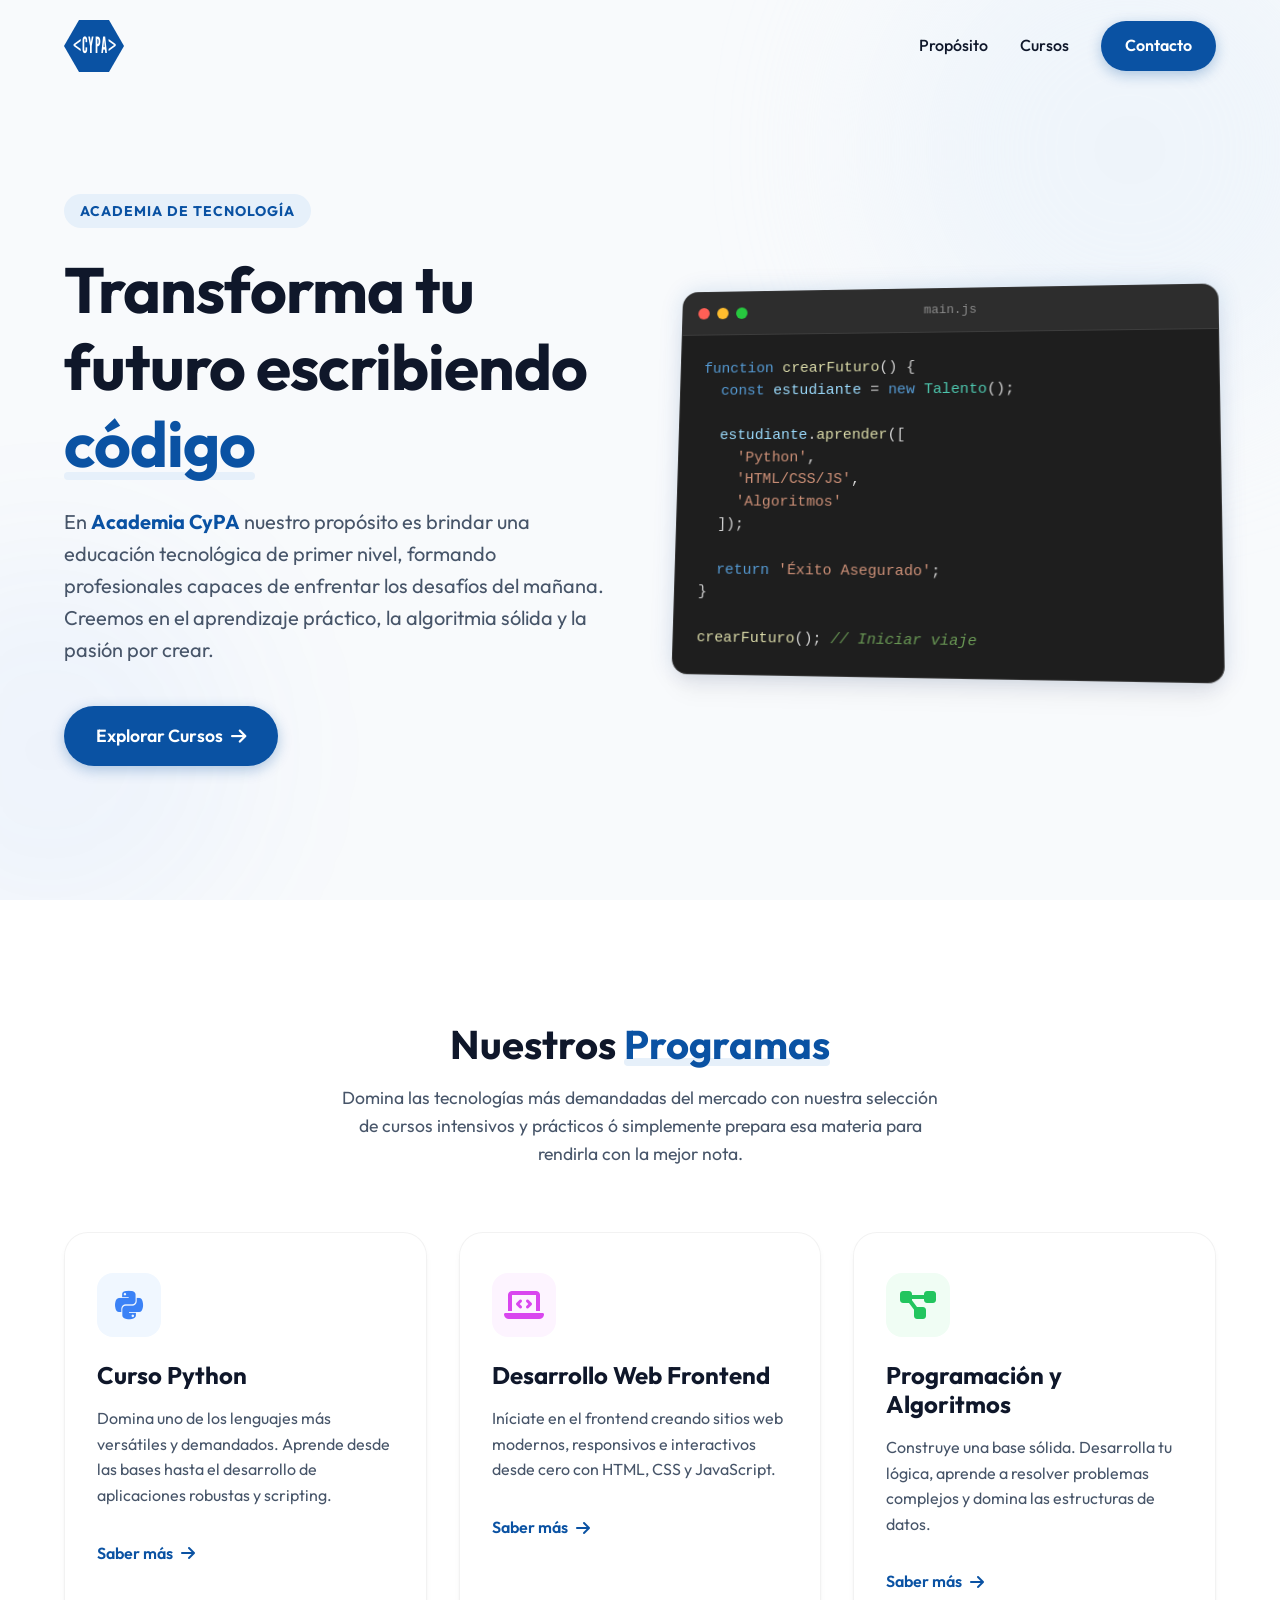
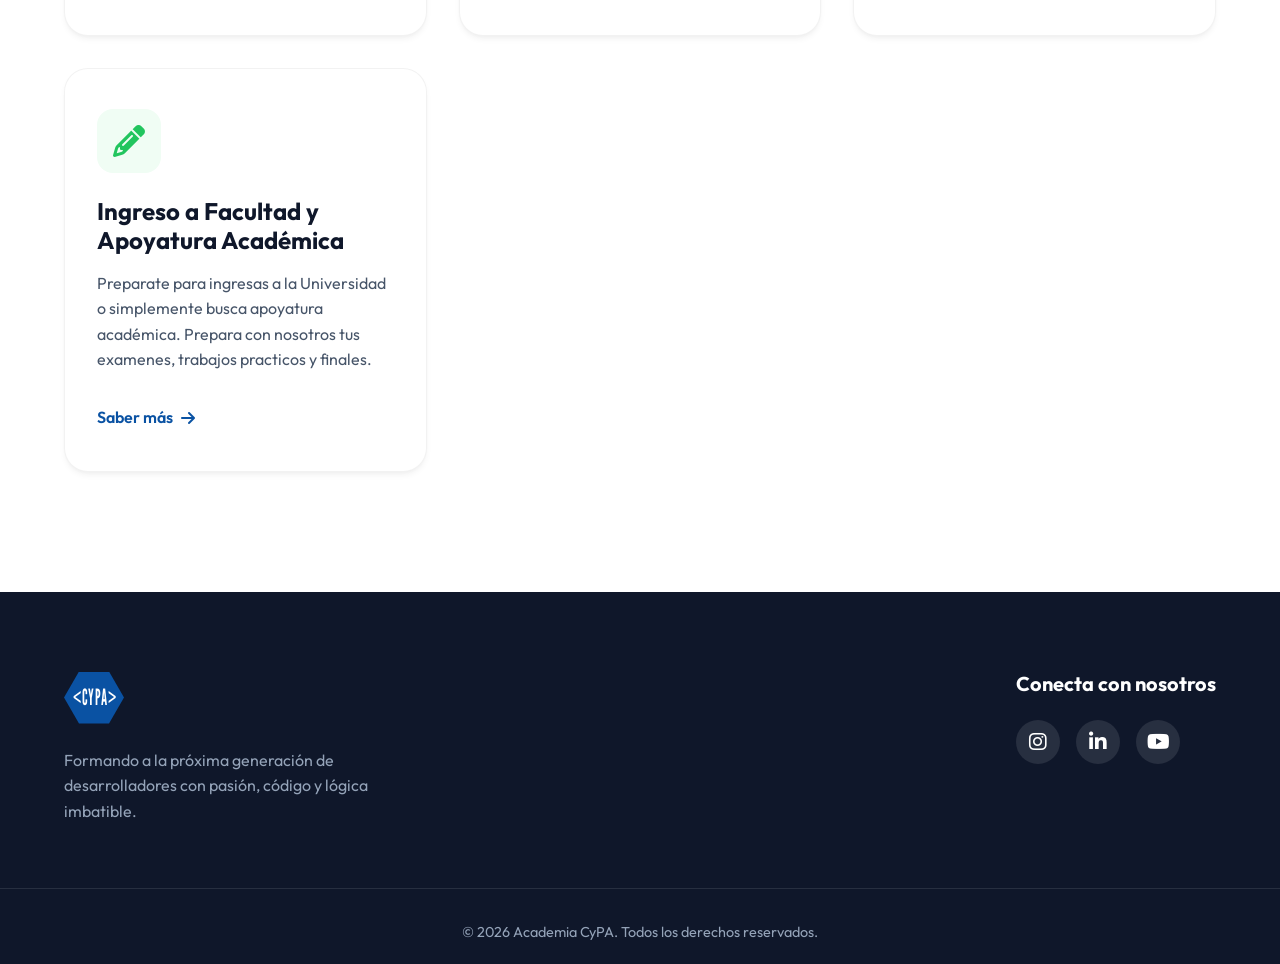
==== index.html @ 37ca28cb "Primer commit Primera version de la web." ====
<!DOCTYPE html>
<html lang="es">
<head>
    <meta charset="UTF-8">
    <meta name="viewport" content="width=device-width, initial-scale=1.0">
    <title>Academia CyPA | Aprende a Programar</title>
    <meta name="description" content="Academia CyPA: Cursos de Python, Desarrollo Web, Programación y Algoritmos para impulsar tu futuro en tecnología.">
    <link rel="preconnect" href="https://fonts.googleapis.com">
    <link rel="preconnect" href="https://fonts.gstatic.com" crossorigin>
    <link href="https://fonts.googleapis.com/css2?family=League+Gothic&family=Outfit:wght@300;400;500;600;700;800&display=swap" rel="stylesheet">
    <link rel="stylesheet" href="https://cdnjs.cloudflare.com/ajax/libs/font-awesome/6.4.0/css/all.min.css">
    <link rel="stylesheet" href="styles.css">
</head>
<body>
    <!-- Navbar -->
    <header class="navbar" id="navbar">
        <div class="container nav-content">
            <a href="#" class="logo">
                <div class="logo-hexagon small">
                    <span>&lt;CYPA&gt;</span>
                </div>
            </a>
            <nav class="nav-links" id="navLinks">
                <a href="#proposito">Propósito</a>
                <a href="#cursos">Cursos</a>
                <a href="#contacto" class="btn btn-primary">Contacto</a>
            </nav>
            <button class="mobile-menu-btn" id="mobileMenuBtn" aria-label="Abrir menú">
                <i class="fas fa-bars"></i>
            </button>
        </div>
    </header>

    <!-- Hero / Propósito Section -->
    <section id="proposito" class="hero">
        <div class="hero-bg-shapes">
            <div class="shape shape-1"></div>
            <div class="shape shape-2"></div>
        </div>
        <div class="container hero-content">
            <div class="hero-text">
                <div class="badge fade-in-up">Academia de Tecnología</div>
                <h1 class="fade-in-up delay-1">Transforma tu futuro escribiendo <span class="highlight">código</span></h1>
                <p class="fade-in-up delay-2">En <strong class="brand-text">Academia CyPA</strong> nuestro propósito es brindar una educación tecnológica de primer nivel, formando profesionales capaces de enfrentar los desafíos del mañana. Creemos en el aprendizaje práctico, la algoritmia sólida y la pasión por crear.</p>
                <div class="hero-actions fade-in-up delay-3">
                    <a href="#cursos" class="btn btn-primary btn-lg">Explorar Cursos <i class="fas fa-arrow-right"></i></a>
                </div>
            </div>
            <div class="hero-visual fade-in delay-2">
                <div class="code-window">
                    <div class="window-header">
                        <span class="dot red"></span>
                        <span class="dot yellow"></span>
                        <span class="dot green"></span>
                        <span class="window-title">main.js</span>
                    </div>
                    <div class="window-body">
<pre><code><span class="keyword">function</span> <span class="method">crearFuturo</span>() {
  <span class="keyword">const</span> <span class="variable">estudiante</span> = <span class="keyword">new</span> <span class="class">Talento</span>();

  <span class="variable">estudiante</span>.<span class="method">aprender</span>([
    <span class="string">'Python'</span>, 
    <span class="string">'HTML/CSS/JS'</span>, 
    <span class="string">'Algoritmos'</span>
  ]);

  <span class="keyword">return</span> <span class="string">'Éxito Asegurado'</span>;
}

<span class="method">crearFuturo</span>(); <span class="comment">// Iniciar viaje</span></code></pre>
                    </div>
                </div>
            </div>
        </div>
    </section>

    <!-- Cursos Section -->
    <section id="cursos" class="seccion-cursos">
        <div class="container">
            <div class="section-header fade-in-up">
                <h2>Nuestros <span class="highlight">Programas</span></h2>
                <p>Domina las tecnologías más demandadas del mercado con nuestra selección de cursos intensivos y prácticos ó simplemente prepara esa materia para rendirla con la mejor nota.</p>
            </div>
            
            <div class="cards-grid">
                <!-- Card 1: Python -->
                <article class="curso-card fade-in-up delay-1">
                    <div class="card-icon python-icon">
                        <i class="fab fa-python"></i>
                    </div>
                    <div class="card-content">
                        <h3>Curso Python</h3>
                        <p>Domina uno de los lenguajes más versátiles y demandados. Aprende desde las bases hasta el desarrollo de aplicaciones robustas y scripting.</p>
                        <a href="curso-python.html" class="card-link">Saber más <i class="fas fa-arrow-right"></i></a>
                    </div>
                    <div class="card-glow"></div>
                </article>

                <!-- Card 2: Web Dev -->
                <article class="curso-card fade-in-up delay-2">
                    <div class="card-icon web-icon">
                        <i class="fas fa-laptop-code"></i>
                    </div>
                    <div class="card-content">
                        <h3>Desarrollo Web Frontend</h3>
                        <p>Iníciate en el frontend creando sitios web modernos, responsivos e interactivos desde cero con HTML, CSS y JavaScript.</p>
                        <a href="curso-web.html" class="card-link">Saber más <i class="fas fa-arrow-right"></i></a>
                    </div>
                    <div class="card-glow"></div>
                </article>

                <!-- Card 3: Algoritmos -->
                <article class="curso-card fade-in-up delay-3">
                    <div class="card-icon algo-icon">
                        <i class="fas fa-project-diagram"></i>
                    </div>
                    <div class="card-content">
                        <h3>Programación y Algoritmos</h3>
                        <p>Construye una base sólida. Desarrolla tu lógica, aprende a resolver problemas complejos y domina las estructuras de datos.</p>
                        <a href="curso-algoritmos.html" class="card-link">Saber más <i class="fas fa-arrow-right"></i></a>
                    </div>
                    <div class="card-glow"></div>
                </article>
                <!-- Card 4: Ingresos -->
                <article class="curso-card fade-in-up delay-3">
                    <div class="card-icon algo-icon">
                        <i class="fas fa-pencil"></i>
                    </div>
                    <div class="card-content">
                        <h3>Ingreso a Facultad y Apoyatura Académica</h3>
                        <p>Preparate para ingresas a la Universidad o simplemente busca apoyatura académica. Prepara con nosotros tus examenes, trabajos practicos y finales.</p>
                        <a href="#" class="card-link">Saber más <i class="fas fa-arrow-right"></i></a>
                    </div>
                    <div class="card-glow"></div>
                </article>
            </div>
        </div>
    </section>

    <!-- Footer -->
    <footer id="contacto" class="footer">
        <div class="container footer-content">
            <div class="footer-brand">
                <div class="logo-hexagon small">
                    <span>&lt;CYPA&gt;</span>
                </div>
                <p>Formando a la próxima generación de desarrolladores con pasión, código y lógica imbatible.</p>
            </div>
            
            <div class="footer-socials">
                <h4>Conecta con nosotros</h4>
                <div class="social-links">
                    <a href="#" class="social-btn" aria-label="Instagram"><i class="fab fa-instagram"></i></a>
                    <a href="#" class="social-btn" aria-label="LinkedIn"><i class="fab fa-linkedin-in"></i></a>
                    <a href="#" class="social-btn" aria-label="YouTube"><i class="fab fa-youtube"></i></a>
                </div>
            </div>
        </div>
        <div class="footer-bottom">
            <p>&copy; 2026 Academia CyPA. Todos los derechos reservados.</p>
        </div>
    </footer>

    <script src="script.js"></script>
</body>
</html>
---- styles.css ----
/* 
  Estilos principales de Academia CyPA
  Esquema de color basado en logo Azul (#004aa8 aprox)
*/

:root {
  /* Colors */
  --cypa-blue: #0A52A3; /* Color principal extraído del logo */
  --cypa-blue-dark: #053b7a;
  --cypa-blue-light: #e6f0fa;
  --cypa-accent: #3b82f6;
  
  --bg-color: #f8fafc;
  --surface-color: #ffffff;
  
  --text-primary: #0f172a;
  --text-secondary: #475569;
  --text-light: #94a3b8;
  
  /* Radii */
  --radius-sm: 8px;
  --radius-md: 16px;
  --radius-lg: 24px;
  
  /* Shadows */
  --shadow-sm: 0 4px 6px -1px rgba(0, 0, 0, 0.05), 0 2px 4px -1px rgba(0, 0, 0, 0.03);
  --shadow-md: 0 10px 15px -3px rgba(0, 0, 0, 0.05), 0 4px 6px -2px rgba(0, 0, 0, 0.025);
  --shadow-lg: 0 20px 25px -5px rgba(0, 0, 0, 0.05), 0 10px 10px -5px rgba(0, 0, 0, 0.02);
  --shadow-glow: 0 0 25px rgba(10, 82, 163, 0.15);
  
  /* Transitions */
  --transition-fast: 0.2s ease;
  --transition-normal: 0.3s cubic-bezier(0.4, 0, 0.2, 1);
  --transition-slow: 0.5s cubic-bezier(0.4, 0, 0.2, 1);
}

/* Reset & Base */
* {
  margin: 0;
  padding: 0;
  box-sizing: border-box;
}

html {
  scroll-behavior: smooth;
}

body {
  font-family: 'Outfit', sans-serif;
  background-color: var(--bg-color);
  color: var(--text-primary);
  line-height: 1.6;
  overflow-x: hidden;
}

.container {
  width: 100%;
  max-width: 1200px;
  margin: 0 auto;
  padding: 0 24px;
}

/* Typography */
h1, h2, h3, h4 {
  font-weight: 700;
  line-height: 1.2;
  color: var(--text-primary);
}

.highlight {
  color: var(--cypa-blue);
  position: relative;
  display: inline-block;
}

.highlight::after {
  content: '';
  position: absolute;
  bottom: 2px;
  left: 0;
  width: 100%;
  height: 8px;
  background-color: var(--cypa-blue-light);
  z-index: -1;
  border-radius: 4px;
}

/* Buttons */
.btn {
  display: inline-flex;
  align-items: center;
  justify-content: center;
  gap: 8px;
  padding: 12px 24px;
  border-radius: 50px;
  font-weight: 600;
  text-decoration: none;
  transition: var(--transition-normal);
  cursor: pointer;
  border: none;
}

.btn-primary {
  background-color: var(--cypa-blue);
  color: white;
  box-shadow: 0 4px 14px rgba(10, 82, 163, 0.3);
}

.btn-primary:hover {
  background-color: var(--cypa-blue-dark);
  transform: translateY(-2px);
  box-shadow: 0 6px 20px rgba(10, 82, 163, 0.4);
}

.btn-lg {
  padding: 16px 32px;
  font-size: 1.1rem;
}

/* Logo CSS Shape (Hexagon) */
.logo-hexagon {
  background-color: var(--cypa-blue);
  width: 50px;
  height: 44px;
  position: relative;
  display: flex;
  align-items: center;
  justify-content: center;
  clip-path: polygon(25% 0%, 75% 0%, 100% 50%, 75% 100%, 25% 100%, 0% 50%);
  color: white;
  font-family: 'League Gothic', sans-serif;
  font-weight: normal;
  font-size: 20px; /* League Gothic suele verse más pequeña que Impact */
  letter-spacing: 0.5px;
  transition: var(--transition-normal);
}

.logo-hexagon span {
  position: relative;
  z-index: 2;
  transform: scaleY(1.4); /* Estira la fuente verticalmente */
  display: inline-block; /* Necesario para que funcione el transform */
}

.logo-hexagon.small {
  width: 60px;
  height: 52px;
  font-size: 16px;
}

.logo:hover .logo-hexagon {
  transform: scale(1.05) rotate(5deg);
}

/* Navbar */
.navbar {
  position: fixed;
  top: 0;
  left: 0;
  width: 100%;
  padding: 20px 0;
  z-index: 1000;
  transition: var(--transition-normal);
  background: transparent;
}

.navbar.scrolled {
  background: rgba(255, 255, 255, 0.9);
  backdrop-filter: blur(10px);
  padding: 12px 0;
  box-shadow: var(--shadow-sm);
}

.nav-content {
  display: flex;
  justify-content: space-between;
  align-items: center;
}

.logo {
  text-decoration: none;
}

.nav-links {
  display: flex;
  align-items: center;
  gap: 32px;
}

.nav-links a:not(.btn) {
  text-decoration: none;
  color: var(--text-primary);
  font-weight: 500;
  font-size: 1rem;
  transition: var(--transition-fast);
  position: relative;
}

.nav-links a:not(.btn):hover {
  color: var(--cypa-blue);
}

.nav-links a:not(.btn)::after {
  content: '';
  position: absolute;
  width: 0;
  height: 2px;
  bottom: -4px;
  left: 0;
  background-color: var(--cypa-blue);
  transition: var(--transition-normal);
}

.nav-links a:not(.btn):hover::after {
  width: 100%;
}

.mobile-menu-btn {
  display: none;
  background: none;
  border: none;
  font-size: 24px;
  color: var(--text-primary);
  cursor: pointer;
}

/* Hero Section */
.hero {
  position: relative;
  padding: 160px 0 100px;
  min-height: 100vh;
  display: flex;
  align-items: center;
  overflow: hidden;
}

.hero-bg-shapes {
  position: absolute;
  top: 0;
  left: 0;
  width: 100%;
  height: 100%;
  z-index: -1;
  overflow: hidden;
}

.shape {
  position: absolute;
  border-radius: 50%;
  filter: blur(80px);
  opacity: 0.5;
  z-index: -1;
}

.shape-1 {
  width: 500px;
  height: 500px;
  background: var(--cypa-blue-light);
  top: -100px;
  right: -100px;
}

.shape-2 {
  width: 400px;
  height: 400px;
  background: rgba(59, 130, 246, 0.1);
  bottom: -50px;
  left: -150px;
}

.hero-content {
  display: grid;
  grid-template-columns: 1fr 1fr;
  gap: 60px;
  align-items: center;
}

.badge {
  display: inline-block;
  padding: 6px 16px;
  background: var(--cypa-blue-light);
  color: var(--cypa-blue);
  border-radius: 20px;
  font-size: 0.875rem;
  font-weight: 700;
  letter-spacing: 1px;
  text-transform: uppercase;
  margin-bottom: 24px;
}

.hero-text h1 {
  font-size: 4rem;
  margin-bottom: 24px;
  letter-spacing: -1px;
}

.hero-text p {
  font-size: 1.25rem;
  color: var(--text-secondary);
  margin-bottom: 40px;
  max-width: 540px;
}

.brand-text {
  color: var(--cypa-blue);
}

/* Code Window (Hero Visual) */
.code-window {
  background: #1e1e1e;
  border-radius: var(--radius-md);
  box-shadow: var(--shadow-lg), var(--shadow-glow);
  overflow: hidden;
  transform: perspective(1000px) rotateY(-5deg) rotateX(5deg);
  transition: var(--transition-slow);
  border: 1px solid rgba(255,255,255,0.1);
}

.code-window:hover {
  transform: perspective(1000px) rotateY(0deg) rotateX(0deg);
  box-shadow: var(--shadow-lg), 0 0 40px rgba(10, 82, 163, 0.3);
}

.window-header {
  background: #2d2d2d;
  padding: 12px 16px;
  display: flex;
  align-items: center;
  gap: 8px;
  border-bottom: 1px solid #3d3d3d;
}

.dot {
  width: 12px;
  height: 12px;
  border-radius: 50%;
}

.dot.red { background: #ff5f56; }
.dot.yellow { background: #ffbd2e; }
.dot.green { background: #27c93f; }

.window-title {
  color: #8c8c8c;
  font-size: 0.8rem;
  font-family: monospace;
  margin-left: auto;
  margin-right: auto;
  transform: translateX(-24px); /* exact dead center fix */
}

.window-body {
  padding: 24px;
  overflow-x: auto;
}

.window-body pre {
  margin: 0;
  font-family: 'Fira Code', 'Courier New', Courier, monospace;
  font-size: 0.95rem;
  line-height: 1.5;
  color: #d4d4d4;
}

/* Syntax Highlighting Fake */
.keyword { color: #569cd6; }
.class { color: #4ec9b0; }
.method { color: #dcdcaa; }
.variable { color: #9cdcfe; }
.string { color: #ce9178; }
.comment { color: #6a9955; font-style: italic; }

/* Cursos Section */
.seccion-cursos {
  padding: 120px 0;
  background-color: var(--surface-color);
  position: relative;
}

.section-header {
  text-align: center;
  max-width: 600px;
  margin: 0 auto 64px;
}

.section-header h2 {
  font-size: 2.5rem;
  margin-bottom: 16px;
}

.section-header p {
  color: var(--text-secondary);
  font-size: 1.1rem;
}

.cards-grid {
  display: grid;
  grid-template-columns: repeat(auto-fit, minmax(320px, 1fr));
  gap: 32px;
}

.curso-card {
  position: relative;
  background: var(--surface-color);
  border-radius: var(--radius-lg);
  padding: 40px 32px;
  border: 1px solid rgba(0,0,0,0.05);
  box-shadow: var(--shadow-sm);
  transition: var(--transition-normal);
  z-index: 1;
  overflow: hidden;
  display: flex;
  flex-direction: column;
}

.curso-card:hover {
  transform: translateY(-8px);
  box-shadow: var(--shadow-lg);
  border-color: rgba(10, 82, 163, 0.1);
}

.card-glow {
  position: absolute;
  top: 0;
  left: 0;
  width: 100%;
  height: 100%;
  background: radial-gradient(circle at top right, rgba(10, 82, 163, 0.05), transparent 60%);
  z-index: -1;
  opacity: 0;
  transition: var(--transition-normal);
}

.curso-card:hover .card-glow {
  opacity: 1;
}

.card-icon {
  width: 64px;
  height: 64px;
  border-radius: var(--radius-md);
  display: flex;
  align-items: center;
  justify-content: center;
  font-size: 32px;
  margin-bottom: 24px;
  transition: var(--transition-normal);
}

.python-icon { background-color: #f0f7ff; color: #3b82f6; }
.web-icon { background-color: #fdf4ff; color: #d946ef; }
.algo-icon { background-color: #f0fdf4; color: #22c55e; }

.curso-card:hover .card-icon {
  transform: scale(1.1) rotate(5deg);
}

.card-content h3 {
  font-size: 1.5rem;
  margin-bottom: 16px;
}

.card-content p {
  color: var(--text-secondary);
  margin-bottom: 32px;
  flex-grow: 1;
}

.card-link {
  display: inline-flex;
  align-items: center;
  gap: 8px;
  color: var(--cypa-blue);
  font-weight: 600;
  text-decoration: none;
  font-size: 1rem;
  transition: var(--transition-fast);
  margin-top: auto;
}

.card-link:hover {
  color: var(--cypa-blue-dark);
  gap: 12px;
}

/* Footer Section */
.footer {
  background-color: var(--text-primary);
  color: white;
  padding: 80px 0 20px;
}

.footer-content {
  display: grid;
  grid-template-columns: 1fr auto;
  gap: 64px;
  margin-bottom: 64px;
}

.footer-brand p {
  color: var(--text-light);
  margin-top: 24px;
  max-width: 320px;
}

.footer-socials h4 {
  color: white;
  margin-bottom: 24px;
  font-size: 1.25rem;
}

.social-links {
  display: flex;
  gap: 16px;
}

.social-btn {
  width: 44px;
  height: 44px;
  border-radius: 50%;
  background-color: rgba(255,255,255,0.1);
  color: white;
  display: flex;
  align-items: center;
  justify-content: center;
  font-size: 20px;
  text-decoration: none;
  transition: var(--transition-fast);
}

.social-btn:hover {
  background-color: var(--cypa-blue);
  transform: translateY(-4px);
}

.footer-bottom {
  text-align: center;
  padding-top: 32px;
  border-top: 1px solid rgba(255,255,255,0.1);
  color: var(--text-light);
  font-size: 0.9rem;
}

/* Animations */
.fade-in {
  animation: fadeIn 1s cubic-bezier(0.4, 0, 0.2, 1) forwards;
  opacity: 0;
}

.fade-in-up {
  animation: fadeInUp 1s cubic-bezier(0.4, 0, 0.2, 1) forwards;
  opacity: 0;
  transform: translateY(30px);
}

.delay-1 { animation-delay: 0.1s; }
.delay-2 { animation-delay: 0.2s; }
.delay-3 { animation-delay: 0.3s; }

@keyframes fadeIn {
  to { opacity: 1; }
}

@keyframes fadeInUp {
  to {
    opacity: 1;
    transform: translateY(0);
  }
}

/* Responsive */
@media (max-width: 968px) {
  .hero-content {
    grid-template-columns: 1fr;
    text-align: center;
  }
  
  .badge { margin: 0 auto 24px; }
  
  .hero-text p {
    margin: 0 auto 40px;
  }
  
  .hero-visual {
    margin-top: 40px;
    max-width: 600px;
    margin-inline: auto;
  }
  
  .code-window {
    transform: none;
  }
  .code-window:hover {
    transform: translateY(-10px);
  }
  
  .footer-content {
    grid-template-columns: 1fr;
    text-align: center;
    gap: 40px;
  }
  
  .footer-brand p {
    margin: 24px auto 0;
  }
  
  .social-links {
    justify-content: center;
  }
  
  .logo-hexagon.small {
    margin: 0 auto;
  }
}

@media (max-width: 768px) {
  .nav-links {
    position: fixed;
    top: 0;
    right: -100%;
    width: 280px;
    height: 100vh;
    background-color: var(--surface-color);
    flex-direction: column;
    justify-content: center;
    box-shadow: -10px 0 20px rgba(0,0,0,0.05);
    transition: var(--transition-normal);
    z-index: 999;
  }
  
  .nav-links.active {
    right: 0;
  }
  
  .mobile-menu-btn {
    display: block;
    z-index: 1000;
  }
  
  .hero-text h1 {
    font-size: 3rem;
  }
}
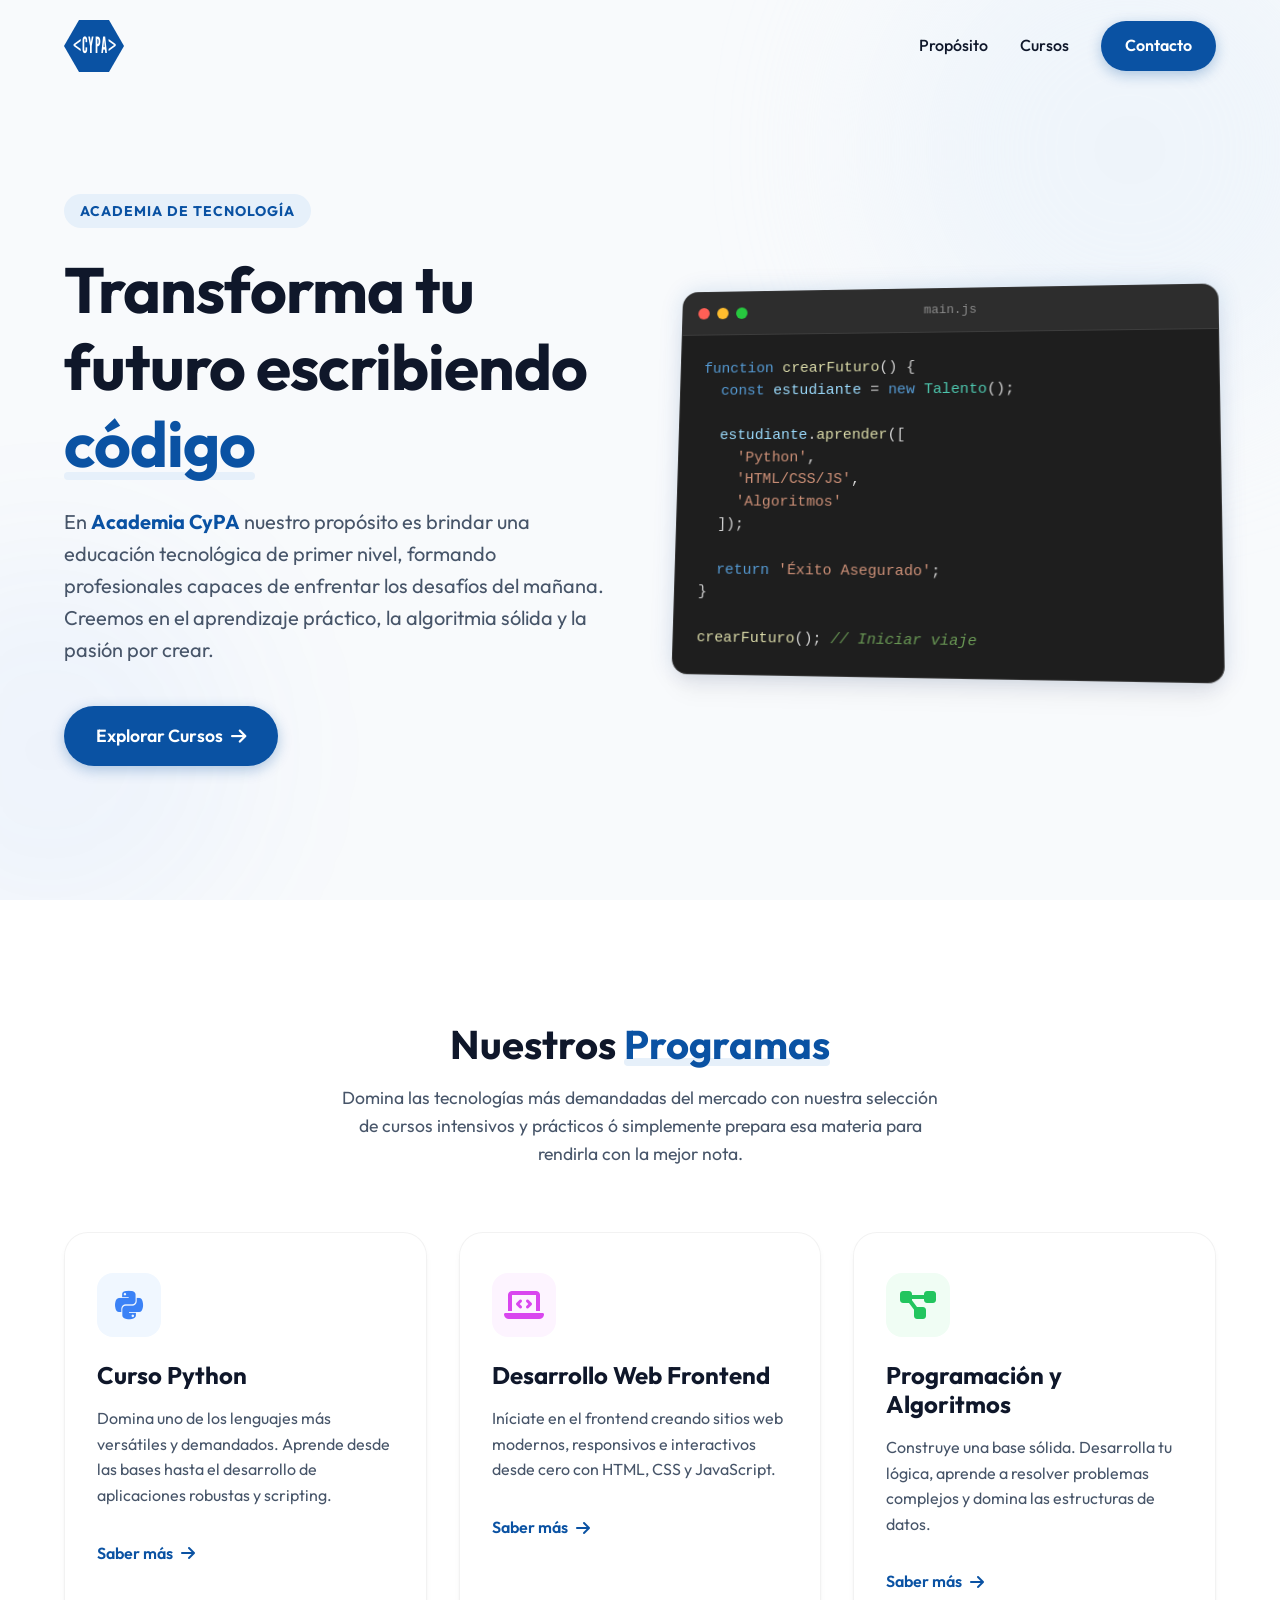
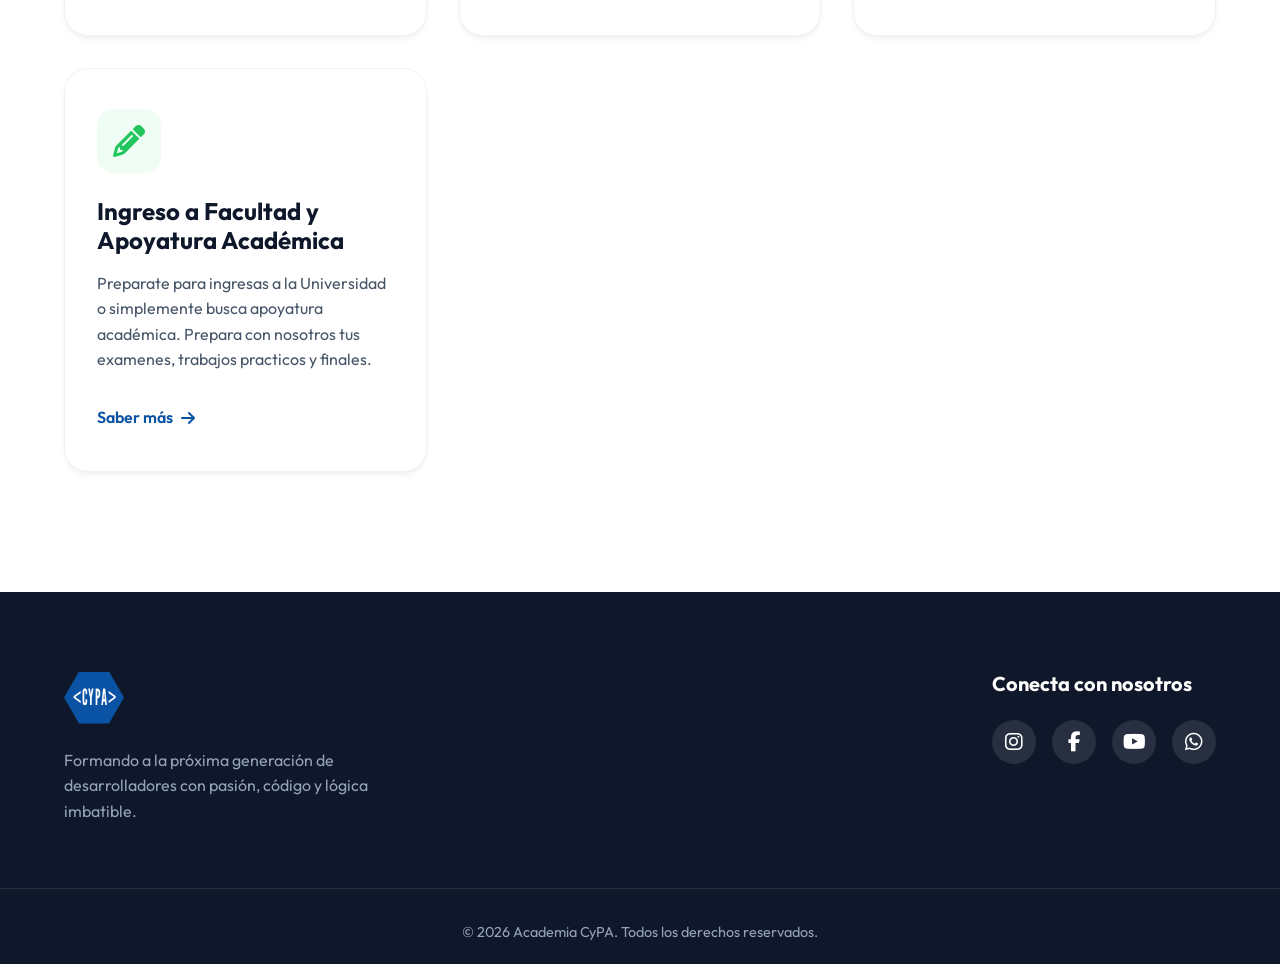
==== commit f0d89b89: "Segundo commit Actualizacion de contenido y link. En proxima revision se debe re organizar css." ====
--- a/index.html
+++ b/index.html
@@ -129,7 +129,7 @@
                     <div class="card-content">
                         <h3>Ingreso a Facultad y Apoyatura Académica</h3>
                         <p>Preparate para ingresas a la Universidad o simplemente busca apoyatura académica. Prepara con nosotros tus examenes, trabajos practicos y finales.</p>
-                        <a href="#" class="card-link">Saber más <i class="fas fa-arrow-right"></i></a>
+                        <a href="curso-ingresos.html" class="card-link">Saber más <i class="fas fa-arrow-right"></i></a>
                     </div>
                     <div class="card-glow"></div>
                 </article>
@@ -150,9 +150,10 @@
             <div class="footer-socials">
                 <h4>Conecta con nosotros</h4>
                 <div class="social-links">
-                    <a href="#" class="social-btn" aria-label="Instagram"><i class="fab fa-instagram"></i></a>
-                    <a href="#" class="social-btn" aria-label="LinkedIn"><i class="fab fa-linkedin-in"></i></a>
-                    <a href="#" class="social-btn" aria-label="YouTube"><i class="fab fa-youtube"></i></a>
+                    <a href="https://www.instagram.com/grupocypa/" class="social-btn" aria-label="Instagram"><i class="fab fa-instagram"></i></a>
+                    <a href="https://www.facebook.com/academiacypa" class="social-btn" aria-label="Facebook"><i class="fab fa-facebook-f"></i></a>
+                    <a href="https://www.youtube.com/@academiacypa" class="social-btn" aria-label="YouTube"><i class="fab fa-youtube"></i></a>
+                    <a href="https://wa.me/5493412843915?text=Hola!%20Quiero%20conocer%20mas%20sobre%20horarios,%20cursos%20y%20clases." class="social-btn" aria-label="WhatsApp"><i class="fab fa-whatsapp"></i></a>
                 </div>
             </div>
         </div>
